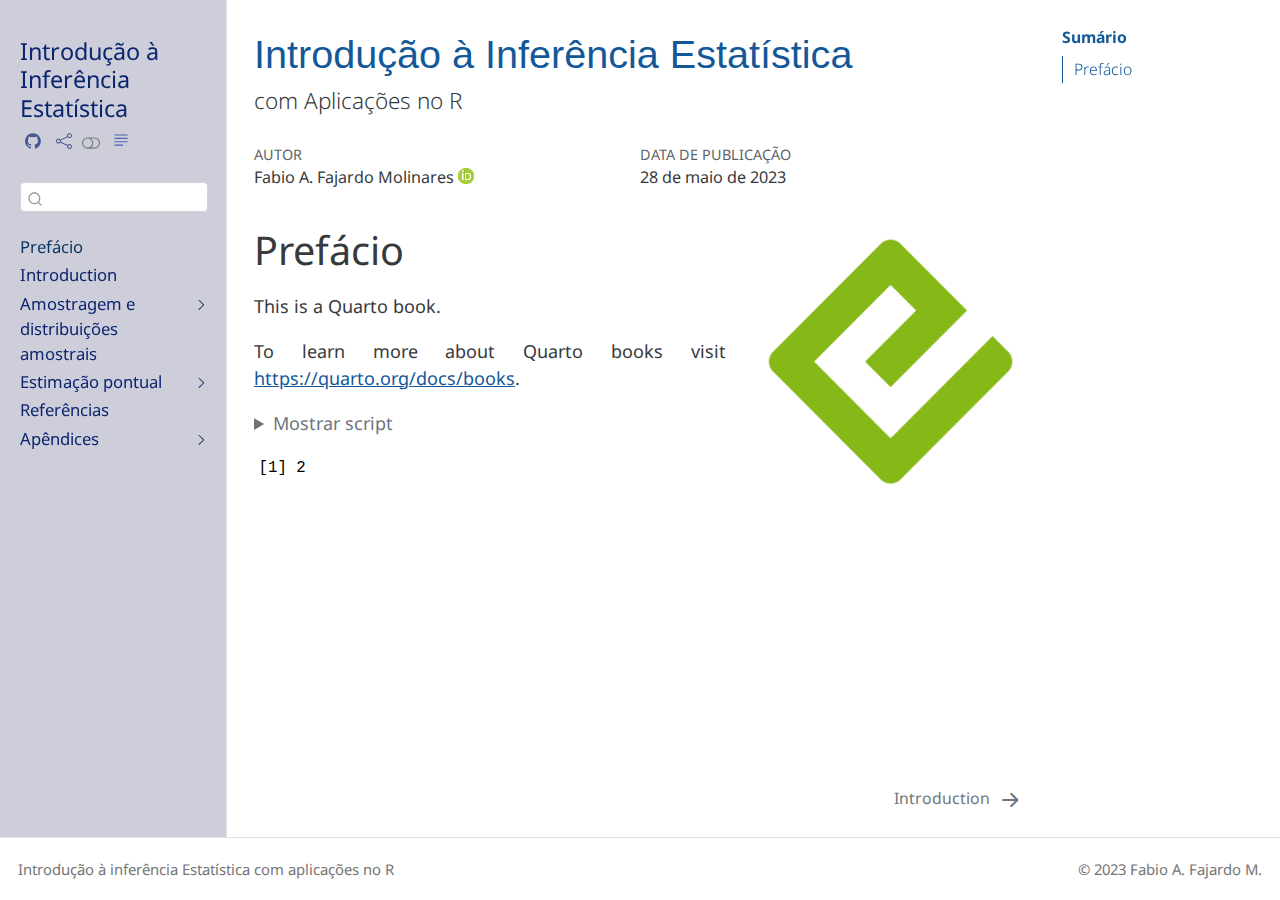
==== docs/index.html @ c97c5658 "Subindo primeira versão" ====
<!DOCTYPE html>
<html xmlns="http://www.w3.org/1999/xhtml" lang="pt-BR" xml:lang="pt-BR"><head>

<meta charset="utf-8">
<meta name="generator" content="quarto-1.2.475">

<meta name="viewport" content="width=device-width, initial-scale=1.0, user-scalable=yes">

<meta name="author" content="Fabio A. Fajardo Molinares">

<title>Introdução à Inferência Estatística</title>
<style>
code{white-space: pre-wrap;}
span.smallcaps{font-variant: small-caps;}
div.columns{display: flex; gap: min(4vw, 1.5em);}
div.column{flex: auto; overflow-x: auto;}
div.hanging-indent{margin-left: 1.5em; text-indent: -1.5em;}
ul.task-list{list-style: none;}
ul.task-list li input[type="checkbox"] {
  width: 0.8em;
  margin: 0 0.8em 0.2em -1.6em;
  vertical-align: middle;
}
pre > code.sourceCode { white-space: pre; position: relative; }
pre > code.sourceCode > span { display: inline-block; line-height: 1.25; }
pre > code.sourceCode > span:empty { height: 1.2em; }
.sourceCode { overflow: visible; }
code.sourceCode > span { color: inherit; text-decoration: inherit; }
div.sourceCode { margin: 1em 0; }
pre.sourceCode { margin: 0; }
@media screen {
div.sourceCode { overflow: auto; }
}
@media print {
pre > code.sourceCode { white-space: pre-wrap; }
pre > code.sourceCode > span { text-indent: -5em; padding-left: 5em; }
}
pre.numberSource code
  { counter-reset: source-line 0; }
pre.numberSource code > span
  { position: relative; left: -4em; counter-increment: source-line; }
pre.numberSource code > span > a:first-child::before
  { content: counter(source-line);
    position: relative; left: -1em; text-align: right; vertical-align: baseline;
    border: none; display: inline-block;
    -webkit-touch-callout: none; -webkit-user-select: none;
    -khtml-user-select: none; -moz-user-select: none;
    -ms-user-select: none; user-select: none;
    padding: 0 4px; width: 4em;
    color: #aaaaaa;
  }
pre.numberSource { margin-left: 3em; border-left: 1px solid #aaaaaa;  padding-left: 4px; }
div.sourceCode
  {   }
@media screen {
pre > code.sourceCode > span > a:first-child::before { text-decoration: underline; }
}
code span.al { color: #ff0000; font-weight: bold; } /* Alert */
code span.an { color: #60a0b0; font-weight: bold; font-style: italic; } /* Annotation */
code span.at { color: #7d9029; } /* Attribute */
code span.bn { color: #40a070; } /* BaseN */
code span.bu { color: #008000; } /* BuiltIn */
code span.cf { color: #007020; font-weight: bold; } /* ControlFlow */
code span.ch { color: #4070a0; } /* Char */
code span.cn { color: #880000; } /* Constant */
code span.co { color: #60a0b0; font-style: italic; } /* Comment */
code span.cv { color: #60a0b0; font-weight: bold; font-style: italic; } /* CommentVar */
code span.do { color: #ba2121; font-style: italic; } /* Documentation */
code span.dt { color: #902000; } /* DataType */
code span.dv { color: #40a070; } /* DecVal */
code span.er { color: #ff0000; font-weight: bold; } /* Error */
code span.ex { } /* Extension */
code span.fl { color: #40a070; } /* Float */
code span.fu { color: #06287e; } /* Function */
code span.im { color: #008000; font-weight: bold; } /* Import */
code span.in { color: #60a0b0; font-weight: bold; font-style: italic; } /* Information */
code span.kw { color: #007020; font-weight: bold; } /* Keyword */
code span.op { color: #666666; } /* Operator */
code span.ot { color: #007020; } /* Other */
code span.pp { color: #bc7a00; } /* Preprocessor */
code span.sc { color: #4070a0; } /* SpecialChar */
code span.ss { color: #bb6688; } /* SpecialString */
code span.st { color: #4070a0; } /* String */
code span.va { color: #19177c; } /* Variable */
code span.vs { color: #4070a0; } /* VerbatimString */
code span.wa { color: #60a0b0; font-weight: bold; font-style: italic; } /* Warning */
</style>


<script src="site_libs/quarto-nav/quarto-nav.js"></script>
<script src="site_libs/quarto-nav/headroom.min.js"></script>
<script src="site_libs/clipboard/clipboard.min.js"></script>
<script src="site_libs/quarto-search/autocomplete.umd.js"></script>
<script src="site_libs/quarto-search/fuse.min.js"></script>
<script src="site_libs/quarto-search/quarto-search.js"></script>
<meta name="quarto:offset" content="./">
<link href="./preface.html" rel="next">
<script src="site_libs/quarto-html/quarto.js"></script>
<script src="site_libs/quarto-html/popper.min.js"></script>
<script src="site_libs/quarto-html/tippy.umd.min.js"></script>
<script src="site_libs/quarto-html/anchor.min.js"></script>
<link href="site_libs/quarto-html/tippy.css" rel="stylesheet">
<link href="site_libs/quarto-html/quarto-syntax-highlighting.css" rel="stylesheet" class="quarto-color-scheme" id="quarto-text-highlighting-styles">
<link href="site_libs/quarto-html/quarto-syntax-highlighting-dark.css" rel="prefetch" class="quarto-color-scheme quarto-color-alternate" id="quarto-text-highlighting-styles">
<script src="site_libs/bootstrap/bootstrap.min.js"></script>
<link href="site_libs/bootstrap/bootstrap-icons.css" rel="stylesheet">
<link href="site_libs/bootstrap/bootstrap.min.css" rel="stylesheet" class="quarto-color-scheme" id="quarto-bootstrap" data-mode="light">
<link href="site_libs/bootstrap/bootstrap-dark.min.css" rel="prefetch" class="quarto-color-scheme quarto-color-alternate" id="quarto-bootstrap" data-mode="dark">
<script id="quarto-search-options" type="application/json">{
  "location": "sidebar",
  "copy-button": false,
  "collapse-after": 3,
  "panel-placement": "start",
  "type": "textbox",
  "limit": 20,
  "language": {
    "search-no-results-text": "Nenhum resultado",
    "search-matching-documents-text": "documentos correspondentes",
    "search-copy-link-title": "Copiar link para a busca",
    "search-hide-matches-text": "Esconder correspondências adicionais",
    "search-more-match-text": "mais correspondência neste documento",
    "search-more-matches-text": "mais correspondências neste documento",
    "search-clear-button-title": "Limpar",
    "search-detached-cancel-button-title": "Cancelar",
    "search-submit-button-title": "Enviar"
  }
}</script>


</head>

<body class="nav-sidebar docked">

<div id="quarto-search-results"></div>
  <header id="quarto-header" class="headroom fixed-top">
  <nav class="quarto-secondary-nav" data-bs-toggle="collapse" data-bs-target="#quarto-sidebar" aria-controls="quarto-sidebar" aria-expanded="false" aria-label="Toggle sidebar navigation" onclick="if (window.quartoToggleHeadroom) { window.quartoToggleHeadroom(); }">
    <div class="container-fluid d-flex justify-content-between">
      <h1 class="quarto-secondary-nav-title">Introdução à Inferência Estatística</h1>
      <button type="button" class="quarto-btn-toggle btn" aria-label="Show secondary navigation">
        <i class="bi bi-chevron-right"></i>
      </button>
    </div>
  </nav>
</header>
<!-- content -->
<div id="quarto-content" class="quarto-container page-columns page-rows-contents page-layout-article">
<!-- sidebar -->
  <nav id="quarto-sidebar" class="sidebar collapse sidebar-navigation docked overflow-auto">
    <div class="pt-lg-2 mt-2 text-left sidebar-header">
    <div class="sidebar-title mb-0 py-0">
      <a href="./">Introdução à Inferência Estatística</a> 
        <div class="sidebar-tools-main tools-wide">
    <a href="https://github.com/ffajardo64/" title="Source Code" class="sidebar-tool px-1"><i class="bi bi-github"></i></a>
    <a href="" title="Share" id="sidebar-tool-dropdown-0" class="sidebar-tool dropdown-toggle px-1" data-bs-toggle="dropdown" aria-expanded="false"><i class="bi bi-share"></i></a>
    <ul class="dropdown-menu" aria-labelledby="sidebar-tool-dropdown-0">
        <li>
          <a class="dropdown-item sidebar-tools-main-item" href="https://twitter.com/intent/tweet?url=|url|">
            <i class="bi bi-bi-twitter pe-1"></i>
          Twitter
          </a>
        </li>
        <li>
          <a class="dropdown-item sidebar-tools-main-item" href="https://www.facebook.com/sharer/sharer.php?u=|url|">
            <i class="bi bi-bi-facebook pe-1"></i>
          Facebook
          </a>
        </li>
        <li>
          <a class="dropdown-item sidebar-tools-main-item" href="https://www.linkedin.com/sharing/share-offsite/?url=|url|">
            <i class="bi bi-bi-linkedin pe-1"></i>
          LinkedIn
          </a>
        </li>
    </ul>
  <a href="" class="quarto-color-scheme-toggle sidebar-tool" onclick="window.quartoToggleColorScheme(); return false;" title="Toggle dark mode"><i class="bi"></i></a>
  <a href="" class="quarto-reader-toggle sidebar-tool" onclick="window.quartoToggleReader(); return false;" title="Toggle reader mode">
  <div class="quarto-reader-toggle-btn">
  <i class="bi"></i>
  </div>
</a>
</div>
    </div>
      </div>
      <div class="mt-2 flex-shrink-0 align-items-center">
        <div class="sidebar-search">
        <div id="quarto-search" class="" title="Search"></div>
        </div>
      </div>
    <div class="sidebar-menu-container"> 
    <ul class="list-unstyled mt-1">
        <li class="sidebar-item">
  <div class="sidebar-item-container"> 
  <a href="./index.html" class="sidebar-item-text sidebar-link active">Prefácio</a>
  </div>
</li>
        <li class="sidebar-item">
  <div class="sidebar-item-container"> 
  <a href="./preface.html" class="sidebar-item-text sidebar-link">Introduction</a>
  </div>
</li>
        <li class="sidebar-item sidebar-item-section">
      <div class="sidebar-item-container"> 
            <a class="sidebar-item-text sidebar-link text-start collapsed" data-bs-toggle="collapse" data-bs-target="#quarto-sidebar-section-1" aria-expanded="false">Amostragem e distribuições amostrais</a>
          <a class="sidebar-item-toggle text-start collapsed" data-bs-toggle="collapse" data-bs-target="#quarto-sidebar-section-1" aria-expanded="false">
            <i class="bi bi-chevron-right ms-2"></i>
          </a> 
      </div>
      <ul id="quarto-sidebar-section-1" class="collapse list-unstyled sidebar-section depth1 ">  
          <li class="sidebar-item">
  <div class="sidebar-item-container"> 
  <a href="./chap01.html" class="sidebar-item-text sidebar-link"><span class="chapter-number">1</span>&nbsp; <span class="chapter-title">Conceitos preliminares</span></a>
  </div>
</li>
          <li class="sidebar-item">
  <div class="sidebar-item-container"> 
  <a href="./chap02.html" class="sidebar-item-text sidebar-link"><span class="chapter-number">2</span>&nbsp; <span class="chapter-title">Estatísticas e momentos amostrais</span></a>
  </div>
</li>
      </ul>
  </li>
        <li class="sidebar-item sidebar-item-section">
      <div class="sidebar-item-container"> 
            <a class="sidebar-item-text sidebar-link text-start collapsed" data-bs-toggle="collapse" data-bs-target="#quarto-sidebar-section-2" aria-expanded="false">Estimação pontual</a>
          <a class="sidebar-item-toggle text-start collapsed" data-bs-toggle="collapse" data-bs-target="#quarto-sidebar-section-2" aria-expanded="false">
            <i class="bi bi-chevron-right ms-2"></i>
          </a> 
      </div>
      <ul id="quarto-sidebar-section-2" class="collapse list-unstyled sidebar-section depth1 ">  
          <li class="sidebar-item">
  <div class="sidebar-item-container"> 
  <a href="./chap03.html" class="sidebar-item-text sidebar-link"><span class="chapter-number">3</span>&nbsp; <span class="chapter-title">Estimação pontual</span></a>
  </div>
</li>
      </ul>
  </li>
        <li class="sidebar-item">
  <div class="sidebar-item-container"> 
  <a href="./references.html" class="sidebar-item-text sidebar-link">Referências</a>
  </div>
</li>
        <li class="sidebar-item sidebar-item-section">
      <div class="sidebar-item-container"> 
            <a class="sidebar-item-text sidebar-link text-start collapsed" data-bs-toggle="collapse" data-bs-target="#quarto-sidebar-section-3" aria-expanded="false">Apêndices</a>
          <a class="sidebar-item-toggle text-start collapsed" data-bs-toggle="collapse" data-bs-target="#quarto-sidebar-section-3" aria-expanded="false">
            <i class="bi bi-chevron-right ms-2"></i>
          </a> 
      </div>
      <ul id="quarto-sidebar-section-3" class="collapse list-unstyled sidebar-section depth1 ">  
          <li class="sidebar-item">
  <div class="sidebar-item-container"> 
  <a href="./matematica.html" class="sidebar-item-text sidebar-link"><span class="chapter-number">A</span>&nbsp; <span class="chapter-title">Resultados matemáticos</span></a>
  </div>
</li>
      </ul>
  </li>
    </ul>
    </div>
</nav>
<!-- margin-sidebar -->
    <div id="quarto-margin-sidebar" class="sidebar margin-sidebar">
        <nav id="TOC" role="doc-toc" class="toc-active">
    <h2 id="toc-title">Sumário</h2>
   
  <ul>
  <li><a href="#prefácio" id="toc-prefácio" class="nav-link active" data-scroll-target="#prefácio">Prefácio</a></li>
  </ul>
</nav>
    </div>
<!-- main -->
<main class="content" id="quarto-document-content">

<header id="title-block-header" class="quarto-title-block default">
<div class="quarto-title">
<h1 class="title d-none d-lg-block">Introdução à Inferência Estatística</h1>
<p class="subtitle lead">com Aplicações no R</p>
</div>



<div class="quarto-title-meta">

    <div>
    <div class="quarto-title-meta-heading">Autor</div>
    <div class="quarto-title-meta-contents">
             <p>Fabio A. Fajardo Molinares <a href="https://orcid.org/0000-0002-4952-3975" class="quarto-title-author-orcid"> <img src="[data-uri]"></a></p>
          </div>
  </div>
    
    <div>
    <div class="quarto-title-meta-heading">Data de Publicação</div>
    <div class="quarto-title-meta-contents">
      <p class="date">28 de maio de 2023</p>
    </div>
  </div>
  
    
  </div>
  

</header>


<section id="prefácio" class="level1 unnumbered">
<p><img src="cover.png" title="Introdução à Inferência Estatística" class="quarto-cover-image img-fluid"></p><h1 class="unnumbered">Prefácio</h1>
<div style="text-align: justify">

<p>This is a Quarto book.</p>
<p>To learn more about Quarto books visit <a href="https://quarto.org/docs/books" class="uri">https://quarto.org/docs/books</a>.</p>
<div class="cell">
<details>
<summary>Mostrar script</summary>
<div class="sourceCode cell-code" id="cb1"><pre class="sourceCode numberSource r number-lines code-with-copy"><code class="sourceCode r"><span id="cb1-1"><a href="#cb1-1"></a><span class="dv">1</span> <span class="sc">+</span> <span class="dv">1</span></span></code><button title="Copiar para a área de transferência" class="code-copy-button"><i class="bi"></i></button></pre></div>
</details>
<div class="cell-output cell-output-stdout">
<pre><code>[1] 2</code></pre>
</div>
</div>


</div></section>

</main> <!-- /main -->
<script id="quarto-html-after-body" type="application/javascript">
window.document.addEventListener("DOMContentLoaded", function (event) {
  const toggleBodyColorMode = (bsSheetEl) => {
    const mode = bsSheetEl.getAttribute("data-mode");
    const bodyEl = window.document.querySelector("body");
    if (mode === "dark") {
      bodyEl.classList.add("quarto-dark");
      bodyEl.classList.remove("quarto-light");
    } else {
      bodyEl.classList.add("quarto-light");
      bodyEl.classList.remove("quarto-dark");
    }
  }
  const toggleBodyColorPrimary = () => {
    const bsSheetEl = window.document.querySelector("link#quarto-bootstrap");
    if (bsSheetEl) {
      toggleBodyColorMode(bsSheetEl);
    }
  }
  toggleBodyColorPrimary();  
  const disableStylesheet = (stylesheets) => {
    for (let i=0; i < stylesheets.length; i++) {
      const stylesheet = stylesheets[i];
      stylesheet.rel = 'prefetch';
    }
  }
  const enableStylesheet = (stylesheets) => {
    for (let i=0; i < stylesheets.length; i++) {
      const stylesheet = stylesheets[i];
      stylesheet.rel = 'stylesheet';
    }
  }
  const manageTransitions = (selector, allowTransitions) => {
    const els = window.document.querySelectorAll(selector);
    for (let i=0; i < els.length; i++) {
      const el = els[i];
      if (allowTransitions) {
        el.classList.remove('notransition');
      } else {
        el.classList.add('notransition');
      }
    }
  }
  const toggleColorMode = (alternate) => {
    // Switch the stylesheets
    const alternateStylesheets = window.document.querySelectorAll('link.quarto-color-scheme.quarto-color-alternate');
    manageTransitions('#quarto-margin-sidebar .nav-link', false);
    if (alternate) {
      enableStylesheet(alternateStylesheets);
      for (const sheetNode of alternateStylesheets) {
        if (sheetNode.id === "quarto-bootstrap") {
          toggleBodyColorMode(sheetNode);
        }
      }
    } else {
      disableStylesheet(alternateStylesheets);
      toggleBodyColorPrimary();
    }
    manageTransitions('#quarto-margin-sidebar .nav-link', true);
    // Switch the toggles
    const toggles = window.document.querySelectorAll('.quarto-color-scheme-toggle');
    for (let i=0; i < toggles.length; i++) {
      const toggle = toggles[i];
      if (toggle) {
        if (alternate) {
          toggle.classList.add("alternate");     
        } else {
          toggle.classList.remove("alternate");
        }
      }
    }
    // Hack to workaround the fact that safari doesn't
    // properly recolor the scrollbar when toggling (#1455)
    if (navigator.userAgent.indexOf('Safari') > 0 && navigator.userAgent.indexOf('Chrome') == -1) {
      manageTransitions("body", false);
      window.scrollTo(0, 1);
      setTimeout(() => {
        window.scrollTo(0, 0);
        manageTransitions("body", true);
      }, 40);  
    }
  }
  const isFileUrl = () => { 
    return window.location.protocol === 'file:';
  }
  const hasAlternateSentinel = () => {  
    let styleSentinel = getColorSchemeSentinel();
    if (styleSentinel !== null) {
      return styleSentinel === "alternate";
    } else {
      return false;
    }
  }
  const setStyleSentinel = (alternate) => {
    const value = alternate ? "alternate" : "default";
    if (!isFileUrl()) {
      window.localStorage.setItem("quarto-color-scheme", value);
    } else {
      localAlternateSentinel = value;
    }
  }
  const getColorSchemeSentinel = () => {
    if (!isFileUrl()) {
      const storageValue = window.localStorage.getItem("quarto-color-scheme");
      return storageValue != null ? storageValue : localAlternateSentinel;
    } else {
      return localAlternateSentinel;
    }
  }
  let localAlternateSentinel = 'default';
  // Dark / light mode switch
  window.quartoToggleColorScheme = () => {
    // Read the current dark / light value 
    let toAlternate = !hasAlternateSentinel();
    toggleColorMode(toAlternate);
    setStyleSentinel(toAlternate);
  };
  // Ensure there is a toggle, if there isn't float one in the top right
  if (window.document.querySelector('.quarto-color-scheme-toggle') === null) {
    const a = window.document.createElement('a');
    a.classList.add('top-right');
    a.classList.add('quarto-color-scheme-toggle');
    a.href = "";
    a.onclick = function() { try { window.quartoToggleColorScheme(); } catch {} return false; };
    const i = window.document.createElement("i");
    i.classList.add('bi');
    a.appendChild(i);
    window.document.body.appendChild(a);
  }
  // Switch to dark mode if need be
  if (hasAlternateSentinel()) {
    toggleColorMode(true);
  } else {
    toggleColorMode(false);
  }
  const icon = "";
  const anchorJS = new window.AnchorJS();
  anchorJS.options = {
    placement: 'right',
    icon: icon
  };
  anchorJS.add('.anchored');
  const clipboard = new window.ClipboardJS('.code-copy-button', {
    target: function(trigger) {
      return trigger.previousElementSibling;
    }
  });
  clipboard.on('success', function(e) {
    // button target
    const button = e.trigger;
    // don't keep focus
    button.blur();
    // flash "checked"
    button.classList.add('code-copy-button-checked');
    var currentTitle = button.getAttribute("title");
    button.setAttribute("title", "Copiada");
    let tooltip;
    if (window.bootstrap) {
      button.setAttribute("data-bs-toggle", "tooltip");
      button.setAttribute("data-bs-placement", "left");
      button.setAttribute("data-bs-title", "Copiada");
      tooltip = new bootstrap.Tooltip(button, 
        { trigger: "manual", 
          customClass: "code-copy-button-tooltip",
          offset: [0, -8]});
      tooltip.show();    
    }
    setTimeout(function() {
      if (tooltip) {
        tooltip.hide();
        button.removeAttribute("data-bs-title");
        button.removeAttribute("data-bs-toggle");
        button.removeAttribute("data-bs-placement");
      }
      button.setAttribute("title", currentTitle);
      button.classList.remove('code-copy-button-checked');
    }, 1000);
    // clear code selection
    e.clearSelection();
  });
  function tippyHover(el, contentFn) {
    const config = {
      allowHTML: true,
      content: contentFn,
      maxWidth: 500,
      delay: 100,
      arrow: false,
      appendTo: function(el) {
          return el.parentElement;
      },
      interactive: true,
      interactiveBorder: 10,
      theme: 'quarto',
      placement: 'bottom-start'
    };
    window.tippy(el, config); 
  }
  const noterefs = window.document.querySelectorAll('a[role="doc-noteref"]');
  for (var i=0; i<noterefs.length; i++) {
    const ref = noterefs[i];
    tippyHover(ref, function() {
      // use id or data attribute instead here
      let href = ref.getAttribute('data-footnote-href') || ref.getAttribute('href');
      try { href = new URL(href).hash; } catch {}
      const id = href.replace(/^#\/?/, "");
      const note = window.document.getElementById(id);
      return note.innerHTML;
    });
  }
  const findCites = (el) => {
    const parentEl = el.parentElement;
    if (parentEl) {
      const cites = parentEl.dataset.cites;
      if (cites) {
        return {
          el,
          cites: cites.split(' ')
        };
      } else {
        return findCites(el.parentElement)
      }
    } else {
      return undefined;
    }
  };
  var bibliorefs = window.document.querySelectorAll('a[role="doc-biblioref"]');
  for (var i=0; i<bibliorefs.length; i++) {
    const ref = bibliorefs[i];
    const citeInfo = findCites(ref);
    if (citeInfo) {
      tippyHover(citeInfo.el, function() {
        var popup = window.document.createElement('div');
        citeInfo.cites.forEach(function(cite) {
          var citeDiv = window.document.createElement('div');
          citeDiv.classList.add('hanging-indent');
          citeDiv.classList.add('csl-entry');
          var biblioDiv = window.document.getElementById('ref-' + cite);
          if (biblioDiv) {
            citeDiv.innerHTML = biblioDiv.innerHTML;
          }
          popup.appendChild(citeDiv);
        });
        return popup.innerHTML;
      });
    }
  }
});
</script>
<nav class="page-navigation">
  <div class="nav-page nav-page-previous">
  </div>
  <div class="nav-page nav-page-next">
      <a href="./preface.html" class="pagination-link">
        <span class="nav-page-text">Introduction</span> <i class="bi bi-arrow-right-short"></i>
      </a>
  </div>
</nav>
</div> <!-- /content -->
<footer class="footer">
  <div class="nav-footer">
    <div class="nav-footer-left">Introdução à inferência Estatística com aplicações no R</div>   
    <div class="nav-footer-right">© 2023 Fabio A. Fajardo M.</div>
  </div>
</footer>



</body></html>
---- docs/site_libs/quarto-html/tippy.css ----
.tippy-box[data-animation=fade][data-state=hidden]{opacity:0}[data-tippy-root]{max-width:calc(100vw - 10px)}.tippy-box{position:relative;background-color:#333;color:#fff;border-radius:4px;font-size:14px;line-height:1.4;white-space:normal;outline:0;transition-property:transform,visibility,opacity}.tippy-box[data-placement^=top]>.tippy-arrow{bottom:0}.tippy-box[data-placement^=top]>.tippy-arrow:before{bottom:-7px;left:0;border-width:8px 8px 0;border-top-color:initial;transform-origin:center top}.tippy-box[data-placement^=bottom]>.tippy-arrow{top:0}.tippy-box[data-placement^=bottom]>.tippy-arrow:before{top:-7px;left:0;border-width:0 8px 8px;border-bottom-color:initial;transform-origin:center bottom}.tippy-box[data-placement^=left]>.tippy-arrow{right:0}.tippy-box[data-placement^=left]>.tippy-arrow:before{border-width:8px 0 8px 8px;border-left-color:initial;right:-7px;transform-origin:center left}.tippy-box[data-placement^=right]>.tippy-arrow{left:0}.tippy-box[data-placement^=right]>.tippy-arrow:before{left:-7px;border-width:8px 8px 8px 0;border-right-color:initial;transform-origin:center right}.tippy-box[data-inertia][data-state=visible]{transition-timing-function:cubic-bezier(.54,1.5,.38,1.11)}.tippy-arrow{width:16px;height:16px;color:#333}.tippy-arrow:before{content:"";position:absolute;border-color:transparent;border-style:solid}.tippy-content{position:relative;padding:5px 9px;z-index:1}
---- docs/site_libs/quarto-html/quarto-syntax-highlighting.css ----
/* quarto syntax highlight colors */
:root {
  --quarto-hl-ot-color: #003B4F;
  --quarto-hl-at-color: #657422;
  --quarto-hl-ss-color: #20794D;
  --quarto-hl-an-color: #5E5E5E;
  --quarto-hl-fu-color: #4758AB;
  --quarto-hl-st-color: #20794D;
  --quarto-hl-cf-color: #003B4F;
  --quarto-hl-op-color: #5E5E5E;
  --quarto-hl-er-color: #AD0000;
  --quarto-hl-bn-color: #AD0000;
  --quarto-hl-al-color: #AD0000;
  --quarto-hl-va-color: #111111;
  --quarto-hl-bu-color: inherit;
  --quarto-hl-ex-color: inherit;
  --quarto-hl-pp-color: #AD0000;
  --quarto-hl-in-color: #5E5E5E;
  --quarto-hl-vs-color: #20794D;
  --quarto-hl-wa-color: #5E5E5E;
  --quarto-hl-do-color: #5E5E5E;
  --quarto-hl-im-color: #00769E;
  --quarto-hl-ch-color: #20794D;
  --quarto-hl-dt-color: #AD0000;
  --quarto-hl-fl-color: #AD0000;
  --quarto-hl-co-color: #5E5E5E;
  --quarto-hl-cv-color: #5E5E5E;
  --quarto-hl-cn-color: #8f5902;
  --quarto-hl-sc-color: #5E5E5E;
  --quarto-hl-dv-color: #AD0000;
  --quarto-hl-kw-color: #003B4F;
}

/* other quarto variables */
:root {
  --quarto-font-monospace: SFMono-Regular, Menlo, Monaco, Consolas, "Liberation Mono", "Courier New", monospace;
}

pre > code.sourceCode > span {
  color: #003B4F;
}

code span {
  color: #003B4F;
}

code.sourceCode > span {
  color: #003B4F;
}

div.sourceCode,
div.sourceCode pre.sourceCode {
  color: #003B4F;
}

code span.ot {
  color: #003B4F;
}

code span.at {
  color: #657422;
}

code span.ss {
  color: #20794D;
}

code span.an {
  color: #5E5E5E;
}

code span.fu {
  color: #4758AB;
}

code span.st {
  color: #20794D;
}

code span.cf {
  color: #003B4F;
}

code span.op {
  color: #5E5E5E;
}

code span.er {
  color: #AD0000;
}

code span.bn {
  color: #AD0000;
}

code span.al {
  color: #AD0000;
}

code span.va {
  color: #111111;
}

code span.pp {
  color: #AD0000;
}

code span.in {
  color: #5E5E5E;
}

code span.vs {
  color: #20794D;
}

code span.wa {
  color: #5E5E5E;
  font-style: italic;
}

code span.do {
  color: #5E5E5E;
  font-style: italic;
}

code span.im {
  color: #00769E;
}

code span.ch {
  color: #20794D;
}

code span.dt {
  color: #AD0000;
}

code span.fl {
  color: #AD0000;
}

code span.co {
  color: #5E5E5E;
}

code span.cv {
  color: #5E5E5E;
  font-style: italic;
}

code span.cn {
  color: #8f5902;
}

code span.sc {
  color: #5E5E5E;
}

code span.dv {
  color: #AD0000;
}

code span.kw {
  color: #003B4F;
}

.prevent-inlining {
  content: "</";
}

/*# sourceMappingURL=debc5d5d77c3f9108843748ff7464032.css.map */
---- docs/site_libs/quarto-html/quarto-syntax-highlighting-dark.css ----
/* quarto syntax highlight colors */
:root {
  --quarto-hl-al-color: #f07178;
  --quarto-hl-an-color: #d4d0ab;
  --quarto-hl-at-color: #00e0e0;
  --quarto-hl-bn-color: #d4d0ab;
  --quarto-hl-bu-color: #abe338;
  --quarto-hl-ch-color: #abe338;
  --quarto-hl-co-color: #f8f8f2;
  --quarto-hl-cv-color: #ffd700;
  --quarto-hl-cn-color: #ffd700;
  --quarto-hl-cf-color: #ffa07a;
  --quarto-hl-dt-color: #ffa07a;
  --quarto-hl-dv-color: #d4d0ab;
  --quarto-hl-do-color: #f8f8f2;
  --quarto-hl-er-color: #f07178;
  --quarto-hl-ex-color: #00e0e0;
  --quarto-hl-fl-color: #d4d0ab;
  --quarto-hl-fu-color: #ffa07a;
  --quarto-hl-im-color: #abe338;
  --quarto-hl-in-color: #d4d0ab;
  --quarto-hl-kw-color: #ffa07a;
  --quarto-hl-op-color: #ffa07a;
  --quarto-hl-ot-color: #00e0e0;
  --quarto-hl-pp-color: #dcc6e0;
  --quarto-hl-re-color: #00e0e0;
  --quarto-hl-sc-color: #abe338;
  --quarto-hl-ss-color: #abe338;
  --quarto-hl-st-color: #abe338;
  --quarto-hl-va-color: #00e0e0;
  --quarto-hl-vs-color: #abe338;
  --quarto-hl-wa-color: #dcc6e0;
}

/* other quarto variables */
:root {
  --quarto-font-monospace: SFMono-Regular, Menlo, Monaco, Consolas, "Liberation Mono", "Courier New", monospace;
}

code span.al {
  font-weight: bold;
  color: #f07178;
}

code span.an {
  color: #d4d0ab;
}

code span.at {
  color: #00e0e0;
}

code span.bn {
  color: #d4d0ab;
}

code span.bu {
  color: #abe338;
}

code span.ch {
  color: #abe338;
}

code span.co {
  font-style: italic;
  color: #f8f8f2;
}

code span.cv {
  color: #ffd700;
}

code span.cn {
  color: #ffd700;
}

code span.cf {
  font-weight: bold;
  color: #ffa07a;
}

code span.dt {
  color: #ffa07a;
}

code span.dv {
  color: #d4d0ab;
}

code span.do {
  color: #f8f8f2;
}

code span.er {
  color: #f07178;
  text-decoration: underline;
}

code span.ex {
  font-weight: bold;
  color: #00e0e0;
}

code span.fl {
  color: #d4d0ab;
}

code span.fu {
  color: #ffa07a;
}

code span.im {
  color: #abe338;
}

code span.in {
  color: #d4d0ab;
}

code span.kw {
  font-weight: bold;
  color: #ffa07a;
}

pre > code.sourceCode > span {
  color: #f8f8f2;
}

code span {
  color: #f8f8f2;
}

code.sourceCode > span {
  color: #f8f8f2;
}

div.sourceCode,
div.sourceCode pre.sourceCode {
  color: #f8f8f2;
}

code span.op {
  color: #ffa07a;
}

code span.ot {
  color: #00e0e0;
}

code span.pp {
  color: #dcc6e0;
}

code span.re {
  color: #00e0e0;
}

code span.sc {
  color: #abe338;
}

code span.ss {
  color: #abe338;
}

code span.st {
  color: #abe338;
}

code span.va {
  color: #00e0e0;
}

code span.vs {
  color: #abe338;
}

code span.wa {
  color: #dcc6e0;
}

.prevent-inlining {
  content: "</";
}

/*# sourceMappingURL=935a306eefa94366c21e1a970dddb765.css.map */
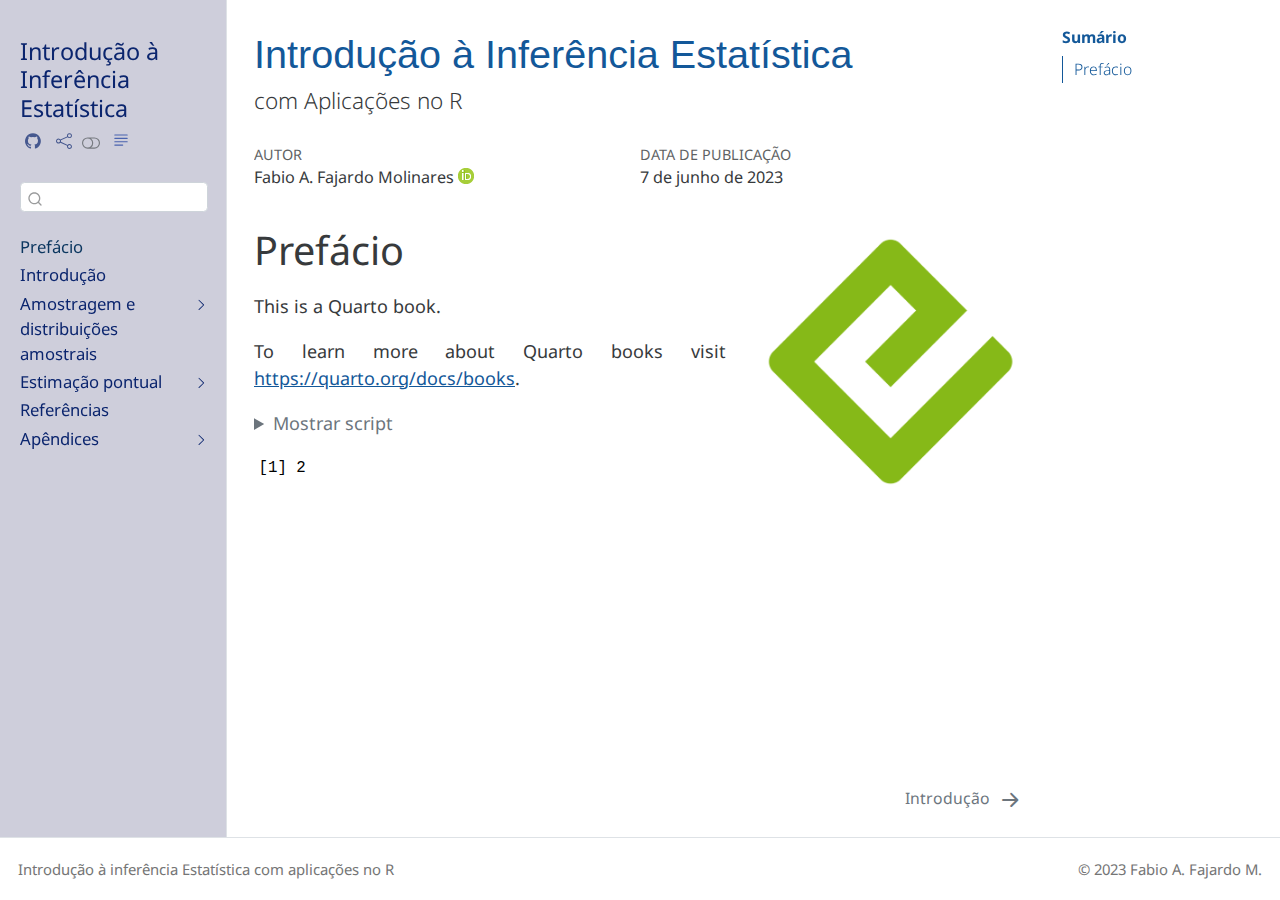
==== commit c711bec1: "Nova renderização" ====
--- a/docs/index.html
+++ b/docs/index.html
@@ -195,7 +195,7 @@
 </li>
         <li class="sidebar-item">
   <div class="sidebar-item-container"> 
-  <a href="./preface.html" class="sidebar-item-text sidebar-link">Introduction</a>
+  <a href="./preface.html" class="sidebar-item-text sidebar-link">Introdução</a>
   </div>
 </li>
         <li class="sidebar-item sidebar-item-section">
@@ -214,6 +214,11 @@
           <li class="sidebar-item">
   <div class="sidebar-item-container"> 
   <a href="./chap02.html" class="sidebar-item-text sidebar-link"><span class="chapter-number">2</span>&nbsp; <span class="chapter-title">Estatísticas e momentos amostrais</span></a>
+  </div>
+</li>
+          <li class="sidebar-item">
+  <div class="sidebar-item-container"> 
+  <a href="./chap03.html" class="sidebar-item-text sidebar-link"><span class="chapter-number">3</span>&nbsp; <span class="chapter-title">Tipos de convergência</span></a>
   </div>
 </li>
       </ul>
@@ -228,7 +233,7 @@
       <ul id="quarto-sidebar-section-2" class="collapse list-unstyled sidebar-section depth1 ">  
           <li class="sidebar-item">
   <div class="sidebar-item-container"> 
-  <a href="./chap03.html" class="sidebar-item-text sidebar-link"><span class="chapter-number">3</span>&nbsp; <span class="chapter-title">Estimação pontual</span></a>
+  <a href="./chap04.html" class="sidebar-item-text sidebar-link"><span class="chapter-number">4</span>&nbsp; <span class="chapter-title">Estimação pontual</span></a>
   </div>
 </li>
       </ul>
@@ -289,7 +294,7 @@
     <div>
     <div class="quarto-title-meta-heading">Data de Publicação</div>
     <div class="quarto-title-meta-contents">
-      <p class="date">28 de maio de 2023</p>
+      <p class="date">7 de junho de 2023</p>
     </div>
   </div>
   
@@ -302,8 +307,6 @@
 
 <section id="prefácio" class="level1 unnumbered">
 <p><img src="cover.png" title="Introdução à Inferência Estatística" class="quarto-cover-image img-fluid"></p><h1 class="unnumbered">Prefácio</h1>
-<div style="text-align: justify">
-
 <p>This is a Quarto book.</p>
 <p>To learn more about Quarto books visit <a href="https://quarto.org/docs/books" class="uri">https://quarto.org/docs/books</a>.</p>
 <div class="cell">
@@ -317,7 +320,7 @@
 </div>
 
 
-</div></section>
+</section>
 
 </main> <!-- /main -->
 <script id="quarto-html-after-body" type="application/javascript">
@@ -573,7 +576,7 @@
   </div>
   <div class="nav-page nav-page-next">
       <a href="./preface.html" class="pagination-link">
-        <span class="nav-page-text">Introduction</span> <i class="bi bi-arrow-right-short"></i>
+        <span class="nav-page-text">Introdução</span> <i class="bi bi-arrow-right-short"></i>
       </a>
   </div>
 </nav>
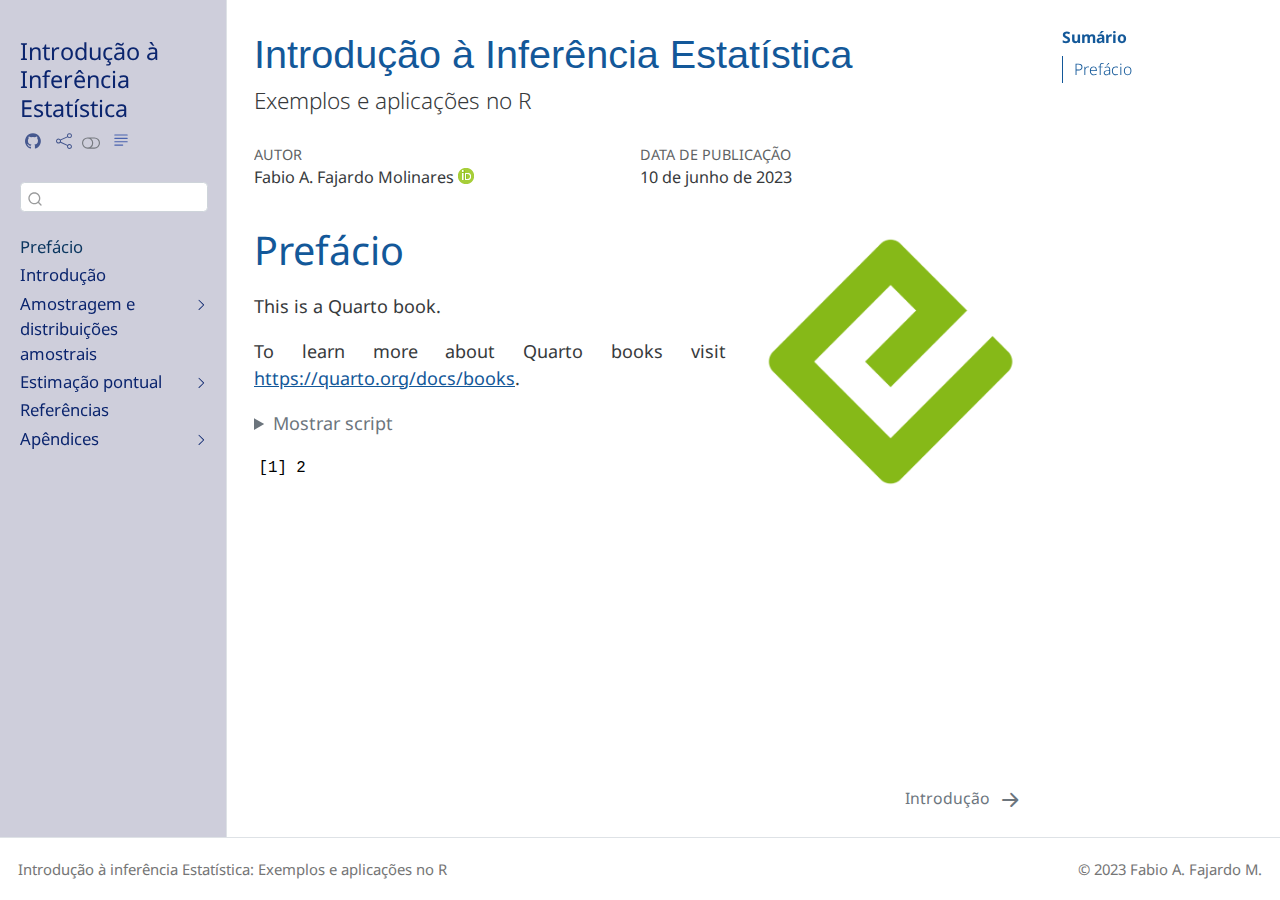
==== commit 9f33b6e6: "arquivo de introdução modificado" ====
--- a/docs/index.html
+++ b/docs/index.html
@@ -94,7 +94,7 @@
 <script src="site_libs/quarto-search/fuse.min.js"></script>
 <script src="site_libs/quarto-search/quarto-search.js"></script>
 <meta name="quarto:offset" content="./">
-<link href="./preface.html" rel="next">
+<link href="./intro.html" rel="next">
 <script src="site_libs/quarto-html/quarto.js"></script>
 <script src="site_libs/quarto-html/popper.min.js"></script>
 <script src="site_libs/quarto-html/tippy.umd.min.js"></script>
@@ -195,7 +195,7 @@
 </li>
         <li class="sidebar-item">
   <div class="sidebar-item-container"> 
-  <a href="./preface.html" class="sidebar-item-text sidebar-link">Introdução</a>
+  <a href="./intro.html" class="sidebar-item-text sidebar-link">Introdução</a>
   </div>
 </li>
         <li class="sidebar-item sidebar-item-section">
@@ -277,7 +277,7 @@
 <header id="title-block-header" class="quarto-title-block default">
 <div class="quarto-title">
 <h1 class="title d-none d-lg-block">Introdução à Inferência Estatística</h1>
-<p class="subtitle lead">com Aplicações no R</p>
+<p class="subtitle lead">Exemplos e aplicações no R</p>
 </div>
 
 
@@ -294,7 +294,7 @@
     <div>
     <div class="quarto-title-meta-heading">Data de Publicação</div>
     <div class="quarto-title-meta-contents">
-      <p class="date">7 de junho de 2023</p>
+      <p class="date">10 de junho de 2023</p>
     </div>
   </div>
   
@@ -575,7 +575,7 @@
   <div class="nav-page nav-page-previous">
   </div>
   <div class="nav-page nav-page-next">
-      <a href="./preface.html" class="pagination-link">
+      <a href="./intro.html" class="pagination-link">
         <span class="nav-page-text">Introdução</span> <i class="bi bi-arrow-right-short"></i>
       </a>
   </div>
@@ -583,7 +583,7 @@
 </div> <!-- /content -->
 <footer class="footer">
   <div class="nav-footer">
-    <div class="nav-footer-left">Introdução à inferência Estatística com aplicações no R</div>   
+    <div class="nav-footer-left">Introdução à inferência Estatística: Exemplos e aplicações no R</div>   
     <div class="nav-footer-right">© 2023 Fabio A. Fajardo M.</div>
   </div>
 </footer>
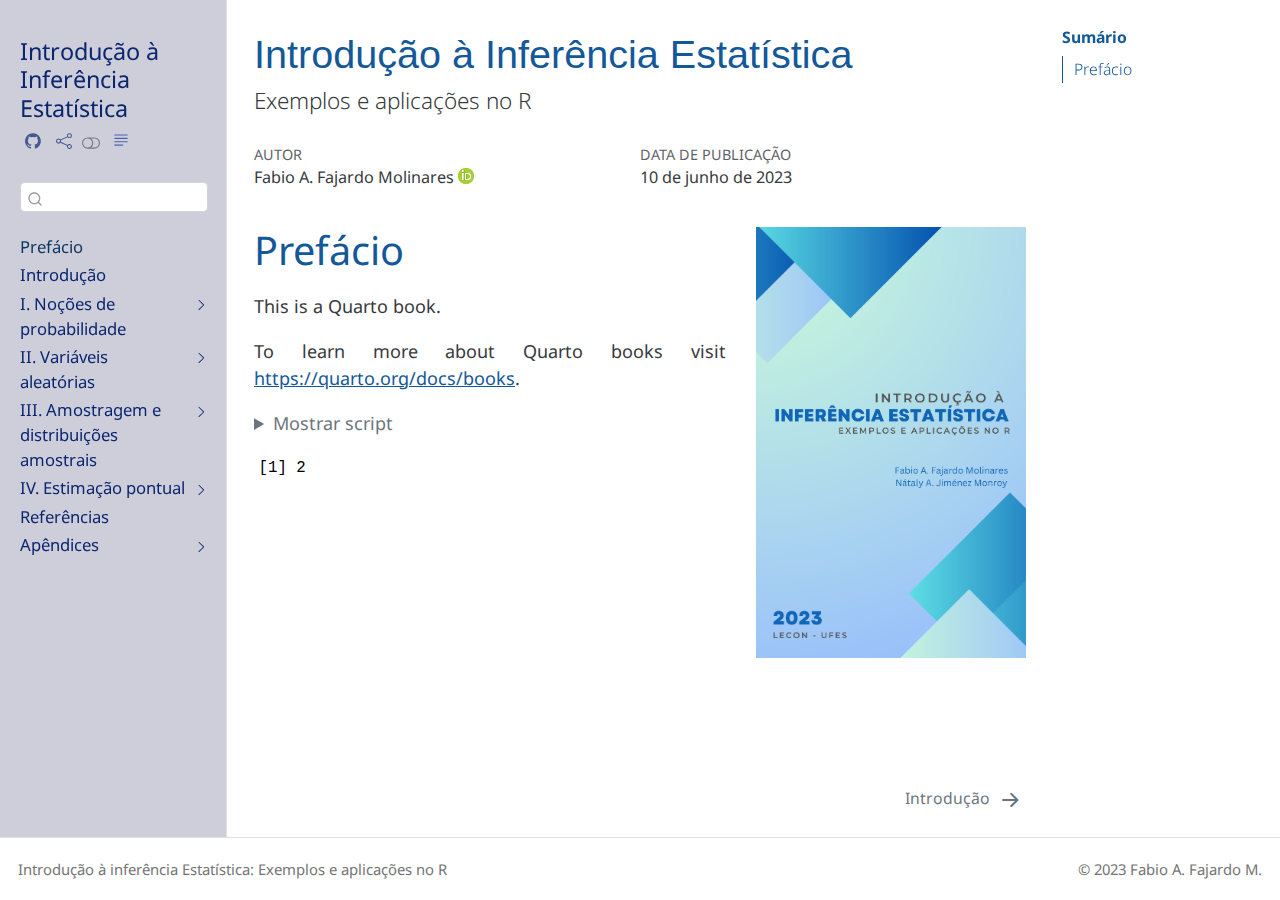
==== commit a760ff23: "atualizando arquivos html e cover.png" ====
--- a/docs/index.html
+++ b/docs/index.html
@@ -200,7 +200,7 @@
 </li>
         <li class="sidebar-item sidebar-item-section">
       <div class="sidebar-item-container"> 
-            <a class="sidebar-item-text sidebar-link text-start collapsed" data-bs-toggle="collapse" data-bs-target="#quarto-sidebar-section-1" aria-expanded="false">Amostragem e distribuições amostrais</a>
+            <a class="sidebar-item-text sidebar-link text-start collapsed" data-bs-toggle="collapse" data-bs-target="#quarto-sidebar-section-1" aria-expanded="false">I. Noções de probabilidade</a>
           <a class="sidebar-item-toggle text-start collapsed" data-bs-toggle="collapse" data-bs-target="#quarto-sidebar-section-1" aria-expanded="false">
             <i class="bi bi-chevron-right ms-2"></i>
           </a> 
@@ -208,24 +208,24 @@
       <ul id="quarto-sidebar-section-1" class="collapse list-unstyled sidebar-section depth1 ">  
           <li class="sidebar-item">
   <div class="sidebar-item-container"> 
-  <a href="./chap01.html" class="sidebar-item-text sidebar-link"><span class="chapter-number">1</span>&nbsp; <span class="chapter-title">Conceitos preliminares</span></a>
-  </div>
-</li>
-          <li class="sidebar-item">
-  <div class="sidebar-item-container"> 
-  <a href="./chap02.html" class="sidebar-item-text sidebar-link"><span class="chapter-number">2</span>&nbsp; <span class="chapter-title">Estatísticas e momentos amostrais</span></a>
-  </div>
-</li>
-          <li class="sidebar-item">
-  <div class="sidebar-item-container"> 
-  <a href="./chap03.html" class="sidebar-item-text sidebar-link"><span class="chapter-number">3</span>&nbsp; <span class="chapter-title">Tipos de convergência</span></a>
+  <a href="./prob/p1chap01.html" class="sidebar-item-text sidebar-link"><span class="chapter-number">1</span>&nbsp; <span class="chapter-title">Conjuntos</span></a>
+  </div>
+</li>
+          <li class="sidebar-item">
+  <div class="sidebar-item-container"> 
+  <a href="./prob/p1chap02.html" class="sidebar-item-text sidebar-link"><span class="chapter-number">2</span>&nbsp; <span class="chapter-title">Estimação pontual</span></a>
+  </div>
+</li>
+          <li class="sidebar-item">
+  <div class="sidebar-item-container"> 
+  <a href="./prob/p1chap03.html" class="sidebar-item-text sidebar-link"><span class="chapter-number">3</span>&nbsp; <span class="chapter-title">Tipos de convergência</span></a>
   </div>
 </li>
       </ul>
   </li>
         <li class="sidebar-item sidebar-item-section">
       <div class="sidebar-item-container"> 
-            <a class="sidebar-item-text sidebar-link text-start collapsed" data-bs-toggle="collapse" data-bs-target="#quarto-sidebar-section-2" aria-expanded="false">Estimação pontual</a>
+            <a class="sidebar-item-text sidebar-link text-start collapsed" data-bs-toggle="collapse" data-bs-target="#quarto-sidebar-section-2" aria-expanded="false">II. Variáveis aleatórias</a>
           <a class="sidebar-item-toggle text-start collapsed" data-bs-toggle="collapse" data-bs-target="#quarto-sidebar-section-2" aria-expanded="false">
             <i class="bi bi-chevron-right ms-2"></i>
           </a> 
@@ -233,24 +233,74 @@
       <ul id="quarto-sidebar-section-2" class="collapse list-unstyled sidebar-section depth1 ">  
           <li class="sidebar-item">
   <div class="sidebar-item-container"> 
-  <a href="./chap04.html" class="sidebar-item-text sidebar-link"><span class="chapter-number">4</span>&nbsp; <span class="chapter-title">Estimação pontual</span></a>
+  <a href="./variaveis/p2chap01.html" class="sidebar-item-text sidebar-link"><span class="chapter-number">4</span>&nbsp; <span class="chapter-title">Estimação pontual</span></a>
+  </div>
+</li>
+          <li class="sidebar-item">
+  <div class="sidebar-item-container"> 
+  <a href="./variaveis/p2chap02.html" class="sidebar-item-text sidebar-link"><span class="chapter-number">5</span>&nbsp; <span class="chapter-title">Estimação pontual</span></a>
+  </div>
+</li>
+          <li class="sidebar-item">
+  <div class="sidebar-item-container"> 
+  <a href="./variaveis/p2chap03.html" class="sidebar-item-text sidebar-link"><span class="chapter-number">6</span>&nbsp; <span class="chapter-title">Estimação pontual</span></a>
   </div>
 </li>
       </ul>
   </li>
-        <li class="sidebar-item">
-  <div class="sidebar-item-container"> 
-  <a href="./references.html" class="sidebar-item-text sidebar-link">Referências</a>
-  </div>
-</li>
         <li class="sidebar-item sidebar-item-section">
       <div class="sidebar-item-container"> 
-            <a class="sidebar-item-text sidebar-link text-start collapsed" data-bs-toggle="collapse" data-bs-target="#quarto-sidebar-section-3" aria-expanded="false">Apêndices</a>
+            <a class="sidebar-item-text sidebar-link text-start collapsed" data-bs-toggle="collapse" data-bs-target="#quarto-sidebar-section-3" aria-expanded="false">III. Amostragem e distribuições amostrais</a>
           <a class="sidebar-item-toggle text-start collapsed" data-bs-toggle="collapse" data-bs-target="#quarto-sidebar-section-3" aria-expanded="false">
             <i class="bi bi-chevron-right ms-2"></i>
           </a> 
       </div>
       <ul id="quarto-sidebar-section-3" class="collapse list-unstyled sidebar-section depth1 ">  
+          <li class="sidebar-item">
+  <div class="sidebar-item-container"> 
+  <a href="./amostral/p3chap01.html" class="sidebar-item-text sidebar-link"><span class="chapter-number">7</span>&nbsp; <span class="chapter-title">Conceitos preliminares</span></a>
+  </div>
+</li>
+          <li class="sidebar-item">
+  <div class="sidebar-item-container"> 
+  <a href="./amostral/p3chap02.html" class="sidebar-item-text sidebar-link"><span class="chapter-number">8</span>&nbsp; <span class="chapter-title">Estatísticas e momentos amostrais</span></a>
+  </div>
+</li>
+          <li class="sidebar-item">
+  <div class="sidebar-item-container"> 
+  <a href="./amostral/p3chap03.html" class="sidebar-item-text sidebar-link"><span class="chapter-number">9</span>&nbsp; <span class="chapter-title">Estatísticas de ordem</span></a>
+  </div>
+</li>
+      </ul>
+  </li>
+        <li class="sidebar-item sidebar-item-section">
+      <div class="sidebar-item-container"> 
+            <a class="sidebar-item-text sidebar-link text-start collapsed" data-bs-toggle="collapse" data-bs-target="#quarto-sidebar-section-4" aria-expanded="false">IV. Estimação pontual</a>
+          <a class="sidebar-item-toggle text-start collapsed" data-bs-toggle="collapse" data-bs-target="#quarto-sidebar-section-4" aria-expanded="false">
+            <i class="bi bi-chevron-right ms-2"></i>
+          </a> 
+      </div>
+      <ul id="quarto-sidebar-section-4" class="collapse list-unstyled sidebar-section depth1 ">  
+          <li class="sidebar-item">
+  <div class="sidebar-item-container"> 
+  <a href="./pontual/p4chap01.html" class="sidebar-item-text sidebar-link"><span class="chapter-number">10</span>&nbsp; <span class="chapter-title">Estimação pontual</span></a>
+  </div>
+</li>
+      </ul>
+  </li>
+        <li class="sidebar-item">
+  <div class="sidebar-item-container"> 
+  <a href="./references.html" class="sidebar-item-text sidebar-link">Referências</a>
+  </div>
+</li>
+        <li class="sidebar-item sidebar-item-section">
+      <div class="sidebar-item-container"> 
+            <a class="sidebar-item-text sidebar-link text-start collapsed" data-bs-toggle="collapse" data-bs-target="#quarto-sidebar-section-5" aria-expanded="false">Apêndices</a>
+          <a class="sidebar-item-toggle text-start collapsed" data-bs-toggle="collapse" data-bs-target="#quarto-sidebar-section-5" aria-expanded="false">
+            <i class="bi bi-chevron-right ms-2"></i>
+          </a> 
+      </div>
+      <ul id="quarto-sidebar-section-5" class="collapse list-unstyled sidebar-section depth1 ">  
           <li class="sidebar-item">
   <div class="sidebar-item-container"> 
   <a href="./matematica.html" class="sidebar-item-text sidebar-link"><span class="chapter-number">A</span>&nbsp; <span class="chapter-title">Resultados matemáticos</span></a>
